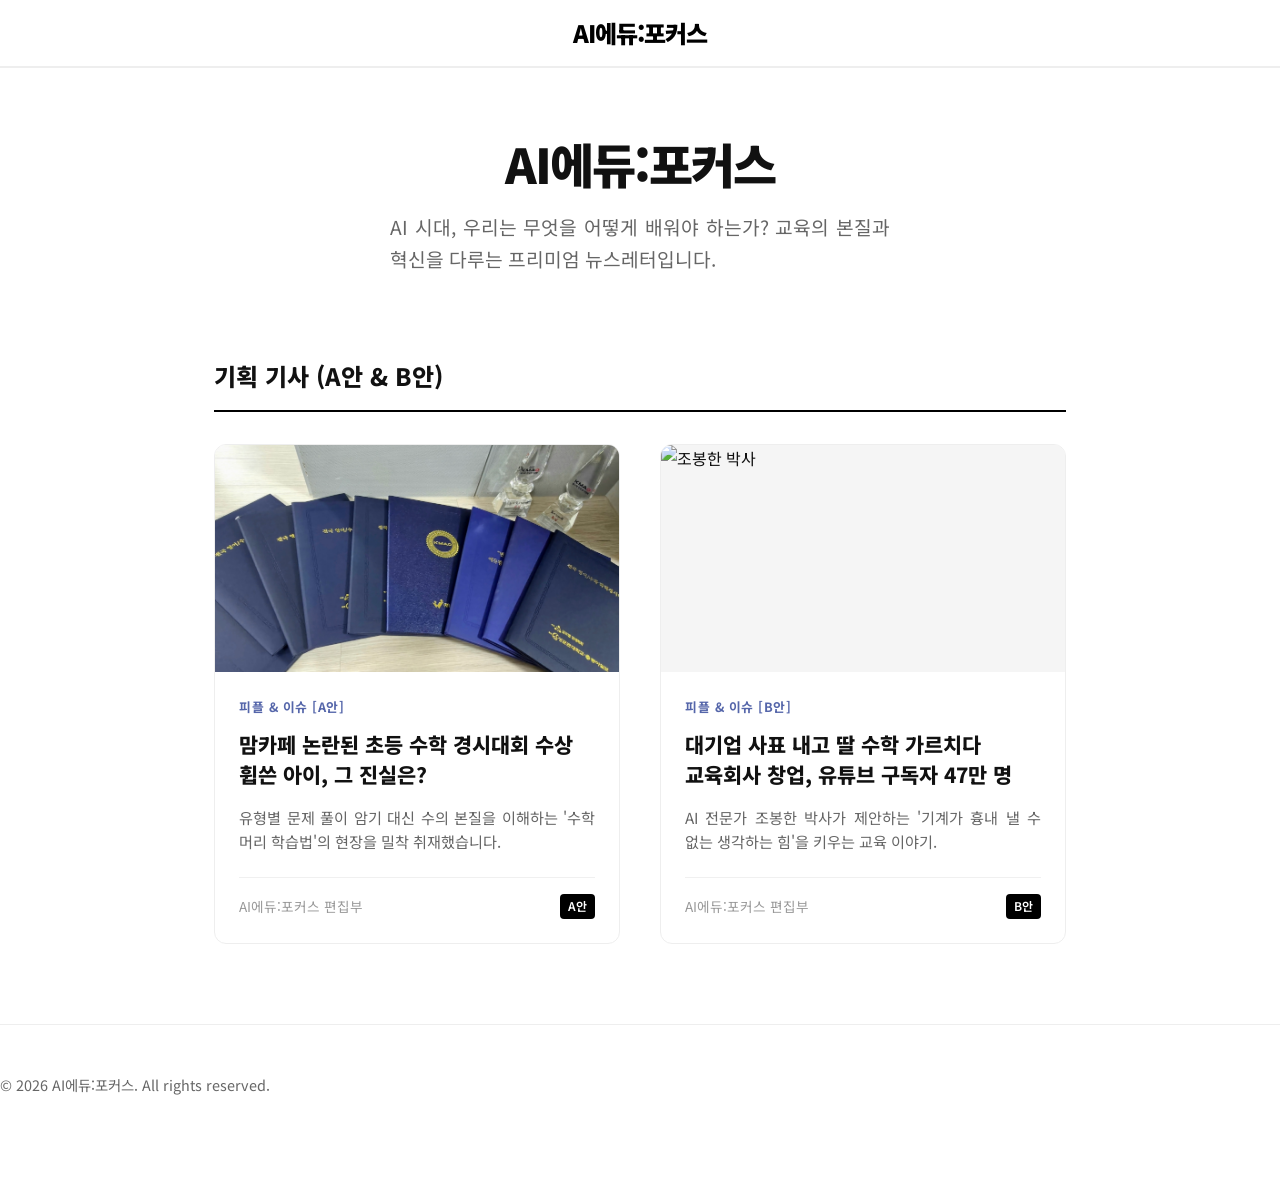
==== index.html @ d9b3e7bb "기획기사 콘텐츠 랜딩페이지" ====
<!DOCTYPE html>
<html lang="ko">

<head>
    <meta charset="UTF-8">
    <meta name="viewport" content="width=device-width, initial-scale=1.0">
    <title>AI에듀:포커스 | 교육의 미래를 묻다</title>
    <link rel="stylesheet" href="styles.css">
    <link rel="preconnect" href="https://fonts.googleapis.com">
    <link rel="preconnect" href="https://fonts.gstatic.com" crossorigin>
    <link href="https://fonts.googleapis.com/css2?family=Noto+Sans+KR:wght@300;400;500;700;900&display=swap"
        rel="stylesheet">
</head>

<body>

    <header>
        <a href="index.html" class="logo">AI에듀:포커스</a>
    </header>

    <main class="portal-container transition-fade">
        <section class="portal-header staggered-entry">
            <h1 class="portal-title">AI에듀:포커스</h1>
            <p class="portal-subtitle">AI 시대, 우리는 무엇을 어떻게 배워야 하는가? 교육의 본질과 혁신을 다루는 프리미엄 뉴스레터입니다.</p>
        </section>

        <section class="staggered-entry">
            <h2 class="section-title">기획 기사 (A안 & B안)</h2>
            <div class="article-grid">
                <!-- Article A (A안) -->
                <a href="article-A-1.html" class="article-card">
                    <div class="card-image-wrap">
                        <img src="img/awards.png" alt="경시대회 수상">
                    </div>
                    <div class="card-content">
                        <span class="card-category">피플 & 이슈 [A안]</span>
                        <h3 class="card-title">맘카페 논란된 초등 수학 경시대회 수상 휩쓴 아이, 그 진실은?</h3>
                        <p class="card-excerpt">유형별 문제 풀이 암기 대신 수의 본질을 이해하는 '수학 머리 학습법'의 현장을 밀착 취재했습니다.</p>
                        <div class="card-footer">
                            <span class="author">AI에듀:포커스 편집부</span>
                            <span class="version-badge" style="background: var(--accent-color); color: #fff;">A안</span>
                        </div>
                    </div>
                </a>

                <!-- Article B (B안) -->
                <a href="article-B-2.html" class="article-card">
                    <div class="card-image-wrap">
                        <img src="img/1Q2A0062.jpg" alt="조봉한 박사">
                    </div>
                    <div class="card-content">
                        <span class="card-category">피플 & 이슈 [B안]</span>
                        <h3 class="card-title">대기업 사표 내고 딸 수학 가르치다 교육회사 창업, 유튜브 구독자 47만 명</h3>
                        <p class="card-excerpt">AI 전문가 조봉한 박사가 제안하는 '기계가 흉내 낼 수 없는 생각하는 힘'을 키우는 교육 이야기.</p>
                        <div class="card-footer">
                            <span class="author">AI에듀:포커스 편집부</span>
                            <span class="version-badge" style="background: var(--accent-color); color: #fff;">B안</span>
                        </div>
                    </div>
                </a>
            </div>
        </section>
    </main>

    <footer>
        <p>&copy; 2026 AI에듀:포커스. All rights reserved.</p>
    </footer>

</body>

</html>
---- styles.css ----
:root {
    --bg-color: #ffffff;
    --text-color: #111111;
    --secondary-text: #666666;
    --border-color: #eeeeee;
    --accent-color: #000000;
    --font-family: 'Noto Sans KR', 'Inter', -apple-system, BlinkMacSystemFont, 'Segoe UI', Roboto, sans-serif;
    --max-width: 760px;
}

* {
    margin: 0;
    padding: 0;
    box-sizing: border-box;
}

body {
    background-color: var(--bg-color);
    color: var(--text-color);
    font-family: var(--font-family);
    line-height: 1.7;
    -webkit-font-smoothing: antialiased;
}

/* Header */
header {
    border-bottom: 2px solid var(--border-color);
    padding: 0.8rem 0;
    text-align: center;
    position: sticky;
    top: 0;
    background: rgba(255, 255, 255, 0.95);
    backdrop-filter: blur(5px);
    z-index: 9999;
}

.logo {
    font-size: 1.5rem;
    font-weight: 900;
    letter-spacing: -1px;
    color: var(--accent-color);
    text-decoration: none;
}

/* Main Layout */
main {
    max-width: var(--max-width);
    margin: 3rem auto;
    padding: 0 1.5rem;
    /* 본문 좌우 여백 설정 */
}

/* Article Header */
.article-header {
    margin-bottom: 3rem;
    text-align: left;
    position: relative;
    z-index: 1;
}

.category {
    font-size: 0.9rem;
    color: var(--secondary-text);
    margin-bottom: 1rem;
    display: block;
    font-weight: 500;
}

h1 {
    font-size: 2.2rem;
    line-height: 1.3;
    font-weight: 800;
    margin-bottom: 1.2rem;
    letter-spacing: -1.5px;
    word-break: keep-all;
}

.article-subtitle {
    font-size: 1.15rem;
    color: var(--secondary-text);
    margin-bottom: 2rem;
    font-weight: 400;
    line-height: 1.6;
}

.article-info {
    font-size: 0.85rem;
    color: #999;
    border-top: 1px solid var(--border-color);
    padding-top: 1rem;
    display: flex;
    justify-content: space-between;
}

/* Article Content */
.article-content {
    font-size: 1.1rem;
}

p {
    margin-bottom: 2rem;
    word-break: keep-all;
    text-align: justify;
}

.article-subheading {
    font-size: 1.35rem;
    font-weight: 600;
    margin: 3.5rem 0 1.2rem;
    line-height: 1.4;
    letter-spacing: -0.5px;
    word-break: keep-all;
}

.highlight-box {
    background-color: #f9f9f9;
    padding: 2rem;
    border-left: 4px solid var(--accent-color);
    margin: 3rem 0;
    font-style: italic;
    font-size: 1.1rem;
}

/* =========================================
   통합 이미지 스타일 최적화 (가장 중요한 부분)
========================================= */
.article-image-container {
    width: 100%;
    /* 본문 텍스트 영역의 너비를 넘지 않게 100%로 제한 */
    margin: 3rem 0;
    /* 이미지 위아래 넉넉한 여백 추가 */
    text-align: center;
    /* 캡션 텍스트 가운데 정렬 */
}

.article-image {
    display: block;
    width: 100%;
    /* 이미지가 본문 너비에 딱 맞게 꽉 차도록 설정 */
    height: auto;
    /* 비율이 깨지지 않게 높이 자동 조절 */
    margin: 0 auto;
    /* 이미지를 중앙에 배치 */
    border-radius: 8px;
    /* 모서리를 부드럽게 (원치 않으면 삭제) */
}

.image-caption {
    font-size: 0.9rem;
    color: var(--secondary-text);
    margin-top: 10px;
}

/* Footer */
footer {
    border-top: 1px solid var(--border-color);
    padding: 3rem 0;
    margin-top: 5rem;
    text-align: center;
    color: var(--secondary-text);
    font-size: 0.9rem;
}

/* =========================================
   Portal (Index) Page Styles
========================================= */
.portal-container {
    max-width: 900px; /* 포털은 약간 더 넓게 설정 */
    margin: 4rem auto;
    padding: 0 1.5rem;
}

.portal-header {
    text-align: center;
    margin-bottom: 5rem;
}

.portal-title {
    font-size: 3rem;
    font-weight: 900;
    letter-spacing: -2px;
    margin-bottom: 1rem;
}

.portal-subtitle {
    font-size: 1.2rem;
    color: var(--secondary-text);
    max-width: 500px;
    margin: 0 auto;
}

.article-grid {
    display: grid;
    grid-template-columns: repeat(2, 1fr);
    gap: 2.5rem;
    margin-bottom: 5rem;
}

.article-card {
    text-decoration: none;
    color: inherit;
    display: flex;
    flex-direction: column;
    background: #fff;
    border: 1px solid var(--border-color);
    border-radius: 12px;
    overflow: hidden;
    transition: all 0.3s cubic-bezier(0.4, 0, 0.2, 1);
    position: relative;
    top: 0;
}

.article-card:hover {
    top: -8px;
    box-shadow: 0 20px 40px rgba(0,0,0,0.08);
    border-color: #ddd;
}

.card-image-wrap {
    width: 100%;
    aspect-ratio: 16 / 9;
    background-color: #f5f5f5;
    overflow: hidden;
}

.card-image-wrap img {
    width: 100%;
    height: 100%;
    object-fit: cover;
    transition: transform 0.5s ease;
}

.article-card:hover .card-image-wrap img {
    transform: scale(1.05);
}

.card-content {
    padding: 1.5rem;
    display: flex;
    flex-direction: column;
    flex-grow: 1;
}

.card-category {
    font-size: 0.8rem;
    font-weight: 700;
    color: #5566aa;
    text-transform: uppercase;
    margin-bottom: 0.8rem;
    letter-spacing: 0.5px;
}

.card-title {
    font-size: 1.3rem;
    font-weight: 800;
    line-height: 1.4;
    margin-bottom: 1rem;
    word-break: keep-all;
}

.card-excerpt {
    font-size: 0.95rem;
    color: var(--secondary-text);
    line-height: 1.6;
    margin-bottom: 1.5rem;
    flex-grow: 1;
    display: -webkit-box;
    -webkit-line-clamp: 2;
    line-clamp: 2;
    -webkit-box-orient: vertical;
    overflow: hidden;
}

.card-footer {
    border-top: 1px solid #f0f0f0;
    padding-top: 1rem;
    font-size: 0.85rem;
    color: #999;
    display: flex;
    justify-content: space-between;
    align-items: center;
}

.version-badge {
    background: #f0f0f0;
    padding: 2px 8px;
    border-radius: 4px;
    font-weight: 600;
    font-size: 0.75rem;
    color: #666;
}

/* Section Dividers */
.section-title {
    font-size: 1.5rem;
    font-weight: 800;
    margin-bottom: 2rem;
    padding-bottom: 0.8rem;
    border-bottom: 2px solid var(--accent-color);
}

/* Animations */
@keyframes fadeInUp {
    from {
        opacity: 0;
        transform: translateY(20px);
    }
    to {
        opacity: 1;
        transform: translateY(0);
    }
}

.staggered-entry > * {
    opacity: 0;
    animation: fadeInUp 0.6s ease forwards;
}

.staggered-entry > *:nth-child(1) { animation-delay: 0.1s; }
.staggered-entry > *:nth-child(2) { animation-delay: 0.2s; }
.staggered-entry > *:nth-child(3) { animation-delay: 0.3s; }
.staggered-entry > *:nth-child(4) { animation-delay: 0.4s; }

/* Responsive Grid */
@media (max-width: 768px) {
    .article-grid {
        grid-template-columns: 1fr;
    }
    .portal-title {
        font-size: 2.2rem;
    }
}

.reporter-email {
    margin-top: 4rem;
    font-size: 0.95rem;
    color: #333;
    margin-bottom: 0.5rem;
}

.article-copyright {
    font-size: 0.85rem;
    color: #888;
    margin-bottom: 2rem;
    line-height: 1.5;
}

.article-category-tag {
    font-size: 0.85rem;
    color: #888;
    margin-bottom: 3rem;
    display: flex;
    align-items: center;
    gap: 0.4rem;
}

.article-category-tag span {
    background-color: #f0f4ff;
    color: #5566aa;
    padding: 0 4px;
    border-radius: 2px;
}

/* =========================================
   기자 바이라인 (Reporter Byline)
========================================= */
.reporter-byline {
    margin: 3rem 0;
    padding-left: 1rem;
    border-left: 1px solid #ddd;
    display: flex;
    align-items: center;
    gap: 0.8rem;
}

.reporter-avatar {
    width: 50px;
    height: 50px;
    background-color: #e0e0e0;
    border-radius: 50%;
    display: flex;
    align-items: center;
    justify-content: center;
    overflow: hidden;
}

.reporter-avatar img {
    width: 100%;
    height: 100%;
    object-fit: cover;
}

.reporter-avatar i {
    width: 100%;
    height: 100%;
    background-image: url('data:image/svg+xml;utf8,<svg xmlns="http://www.w3.org/2000/svg" viewBox="0 0 24 24" fill="%23FFFFFF"><path d="M12 12c2.21 0 4-1.79 4-4s-1.79-4-4-4-4 1.79-4 4 1.79 4 4 4zm0 2c-2.67 0-8 1.34-8 4v2h16v-2c0-2.66-5.33-4-8-4z"/></svg>');
    background-size: cover;
}

.reporter-info {
    font-size: 1rem;
    color: #333;
}

.reporter-name {
    font-weight: 700;
}

.reporter-sep {
    color: #ccc;
    margin: 0 0.3rem;
}

.reporter-company {
    color: #666;
    font-size: 0.95rem;
}

/* =========================================
   댓글 섹션 (Comment Section)
========================================= */
.comment-section {
    margin-top: 4rem;
    padding-top: 2rem;
    border-top: 2px solid var(--text-color);
}

.comment-count {
    font-size: 1.25rem;
    font-weight: 700;
    margin-bottom: 2rem;
    display: flex;
    align-items: center;
    gap: 0.5rem;
}

.comment-list {
    list-style: none;
}

.comment-item {
    padding: 1.5rem 0;
    border-bottom: 1px solid var(--border-color);
}

.comment-header {
    display: flex;
    align-items: center;
    justify-content: space-between;
    margin-bottom: 0.8rem;
}

.comment-user-info {
    display: flex;
    align-items: center;
    gap: 0.8rem;
}

.user-avatar {
    width: 36px;
    height: 36px;
    background-color: #f0f0f0;
    border-radius: 50%;
    display: flex;
    align-items: center;
    justify-content: center;
    font-size: 1.2rem;
    color: #ccc;
    overflow: hidden;
}

.user-avatar img {
    width: 100%;
    height: 100%;
    object-fit: cover;
}

.user-name-wrapper {
    display: flex;
    flex-direction: column;
}

.user-name {
    font-weight: 700;
    font-size: 0.95rem;
    display: flex;
    align-items: center;
    gap: 0.3rem;
}

.user-name::after {
    content: '›';
    color: #ccc;
}

.comment-date {
    font-size: 0.8rem;
    color: #999;
}

.comment-actions-right {
    display: flex;
    align-items: center;
    gap: 0.8rem;
}

.btn-follow {
    background: none;
    border: 1px solid #ddd;
    border-radius: 4px;
    padding: 2px 10px;
    font-size: 0.8rem;
    color: #333;
    cursor: pointer;
}

.comment-body {
    font-size: 1.05rem;
    color: #333;
    line-height: 1.6;
    margin-bottom: 1rem;
    word-break: break-all;
}

.comment-footer {
    display: flex;
    align-items: center;
    justify-content: space-between;
}

.btn-reply {
    font-size: 0.9rem;
    font-weight: 700;
    color: #333;
    text-decoration: none;
    display: flex;
    align-items: center;
    gap: 0.4rem;
}

.reply-count {
    color: var(--text-color);
}

.comment-votes {
    display: flex;
    align-items: center;
    gap: 1rem;
}

.vote-item {
    display: flex;
    align-items: center;
    gap: 0.3rem;
    font-size: 0.9rem;
    color: #666;
    cursor: pointer;
}

.vote-icon {
    font-size: 1.1rem;
}

/* Responsive */
@media (max-width: 768px) {
    h1 {
        font-size: 2rem;
    }

    .article-subtitle {
        font-size: 1.1rem;
    }
}

/* 본문 이미지 컨테이너 스타일 */
.representative-image-container {
    width: 100%;
    /* 부모 요소(콘텐츠 영역) 너비를 가득 채웁니다 */
    margin: 3rem 0;
    /* 본문 텍스트와 구분하기 위해 위아래 여백을 넉넉히 줍니다 */
    text-align: center;
    /* 캡션을 가운데 정렬합니다 */
}

/* 이미지 스타일 */
img.representative-image {
    display: block;
    /* 블록 요소로 만들어 가운데 정렬을 가능하게 합니다 */
    width: 100%;
    /* 이미지를 콘텐츠 너비에 맞게 꽉 채웁니다 */
    height: auto;
    /* 비율을 유지하며 높이를 자동으로 조정합니다 */
    margin: 0 auto;
    /* 이미지를 컨테이너 내에서 가운데 정렬합니다 */
}

/* 캡션 스타일 */
.image-caption {
    font-size: 0.9rem;
    /* 글꼴 크기를 본문보다 약간 작게 설정합니다 */
    color: var(--secondary-text);
    /* 글꼴 색상을 회색 톤으로 설정합니다 */
    margin-top: 1rem;
    /* 이미지와 캡션 사이 여백을 줍니다 */
    text-align: center;
    /* 캡션을 가운데 정렬합니다 */
}
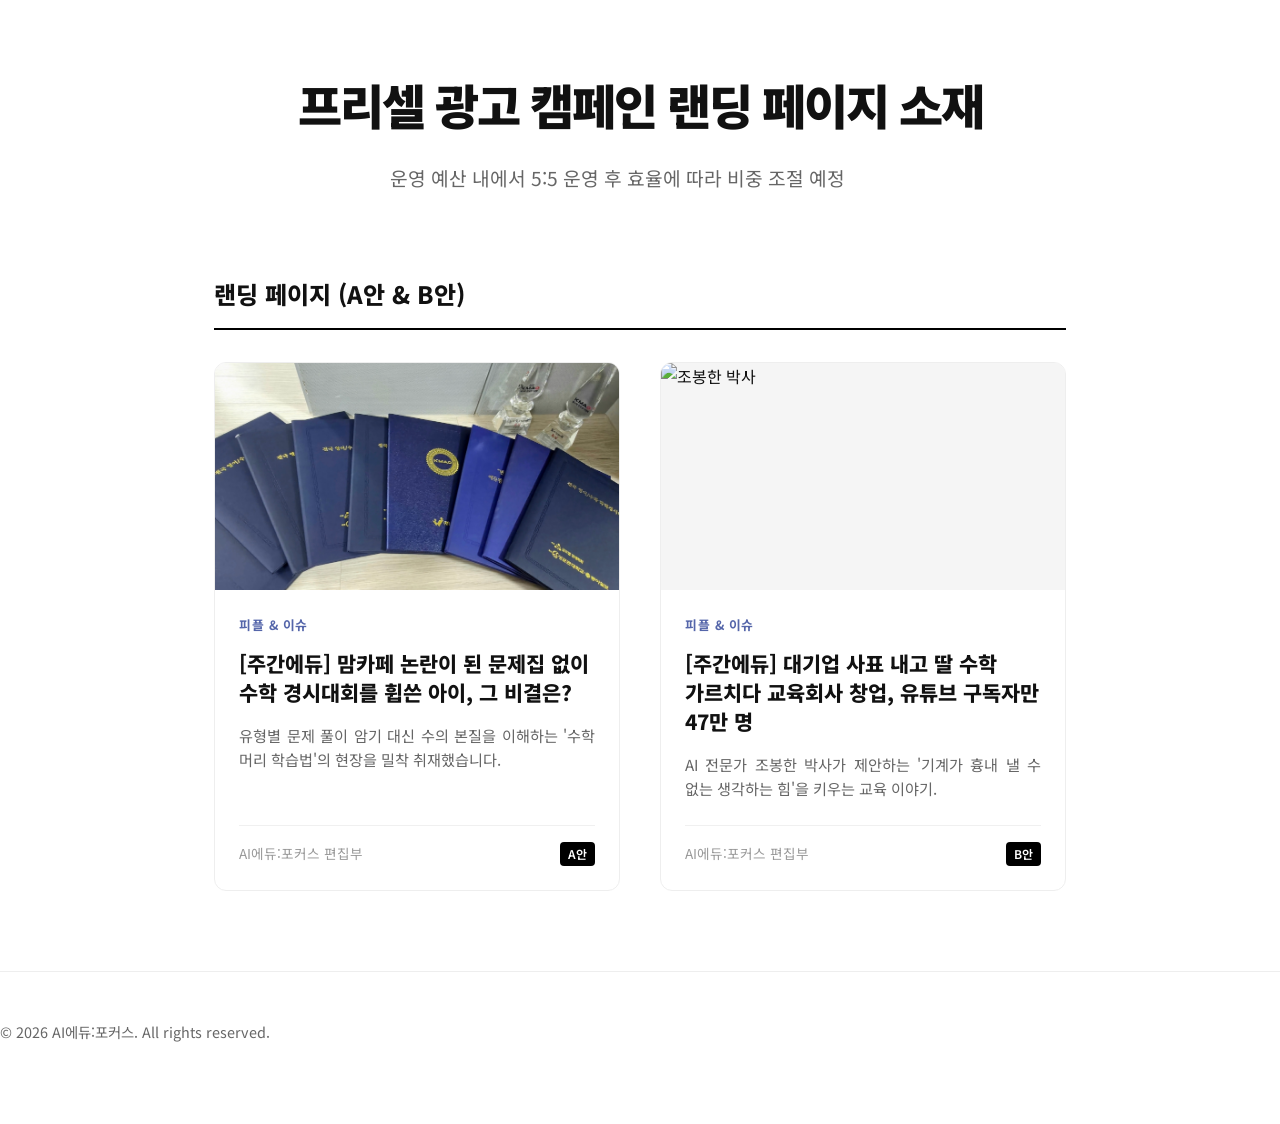
==== commit 7310507c: "페이지 수정" ====
--- a/index.html
+++ b/index.html
@@ -14,27 +14,23 @@
 
 <body>
 
-    <header>
-        <a href="index.html" class="logo">AI에듀:포커스</a>
-    </header>
-
     <main class="portal-container transition-fade">
         <section class="portal-header staggered-entry">
-            <h1 class="portal-title">AI에듀:포커스</h1>
-            <p class="portal-subtitle">AI 시대, 우리는 무엇을 어떻게 배워야 하는가? 교육의 본질과 혁신을 다루는 프리미엄 뉴스레터입니다.</p>
+            <h2 class="portal-title">프리셀 광고 캠페인 랜딩 페이지 소재</h2>
+            <p class="portal-subtitle">운영 예산 내에서 5:5 운영 후 효율에 따라 비중 조절 예정</p>
         </section>
 
         <section class="staggered-entry">
-            <h2 class="section-title">기획 기사 (A안 & B안)</h2>
+            <h2 class="section-title">랜딩 페이지 (A안 & B안)</h2>
             <div class="article-grid">
                 <!-- Article A (A안) -->
-                <a href="article-A-1.html" class="article-card">
+                <a href="article-A-2.html" class="article-card">
                     <div class="card-image-wrap">
                         <img src="img/awards.png" alt="경시대회 수상">
                     </div>
                     <div class="card-content">
-                        <span class="card-category">피플 & 이슈 [A안]</span>
-                        <h3 class="card-title">맘카페 논란된 초등 수학 경시대회 수상 휩쓴 아이, 그 진실은?</h3>
+                        <span class="card-category">피플 & 이슈</span>
+                        <h3 class="card-title">[주간에듀] 맘카페 논란이 된 문제집 없이 수학 경시대회를 휩쓴 아이, 그 비결은?</h3>
                         <p class="card-excerpt">유형별 문제 풀이 암기 대신 수의 본질을 이해하는 '수학 머리 학습법'의 현장을 밀착 취재했습니다.</p>
                         <div class="card-footer">
                             <span class="author">AI에듀:포커스 편집부</span>
@@ -49,8 +45,8 @@
                         <img src="img/1Q2A0062.jpg" alt="조봉한 박사">
                     </div>
                     <div class="card-content">
-                        <span class="card-category">피플 & 이슈 [B안]</span>
-                        <h3 class="card-title">대기업 사표 내고 딸 수학 가르치다 교육회사 창업, 유튜브 구독자 47만 명</h3>
+                        <span class="card-category">피플 & 이슈</span>
+                        <h3 class="card-title">[주간에듀] 대기업 사표 내고 딸 수학 가르치다 교육회사 창업, 유튜브 구독자만 47만 명</h3>
                         <p class="card-excerpt">AI 전문가 조봉한 박사가 제안하는 '기계가 흉내 낼 수 없는 생각하는 힘'을 키우는 교육 이야기.</p>
                         <div class="card-footer">
                             <span class="author">AI에듀:포커스 편집부</span>
@@ -68,4 +64,4 @@
 
 </body>
 
-</html>
+</html>
